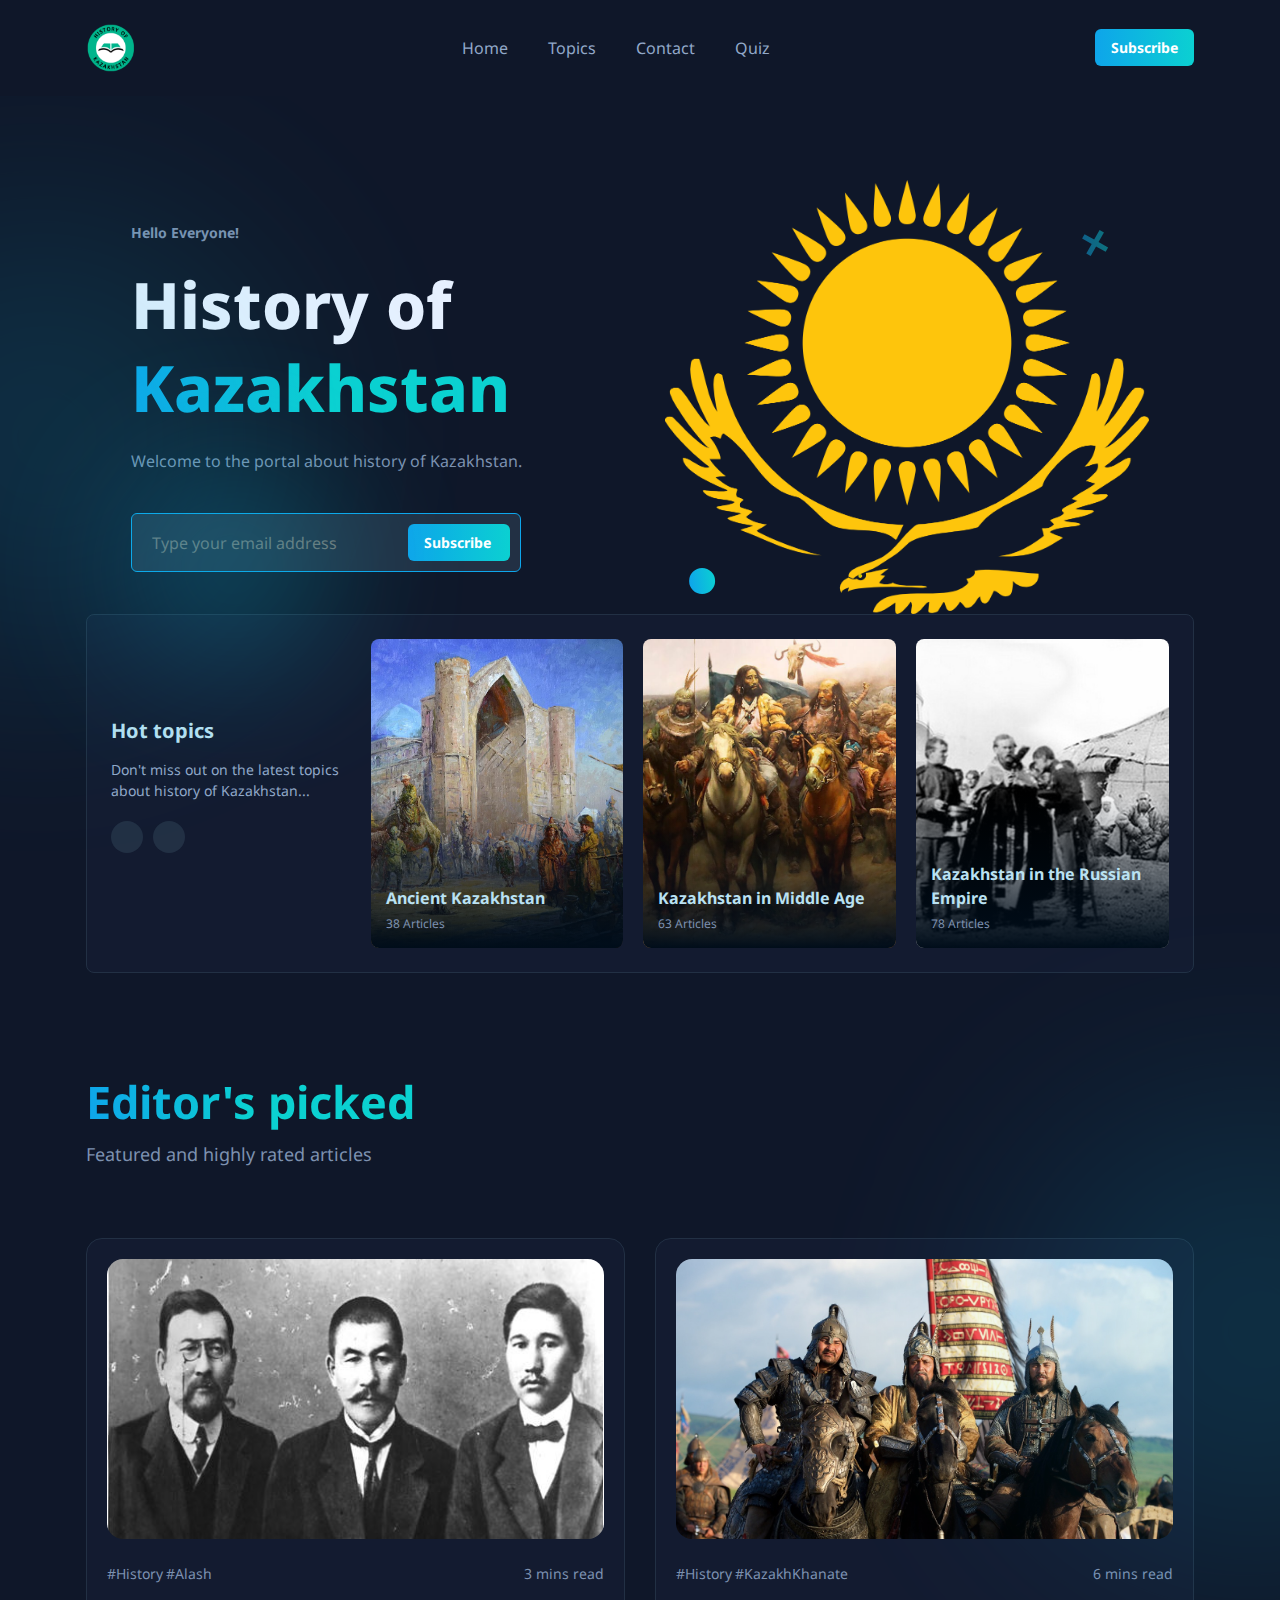
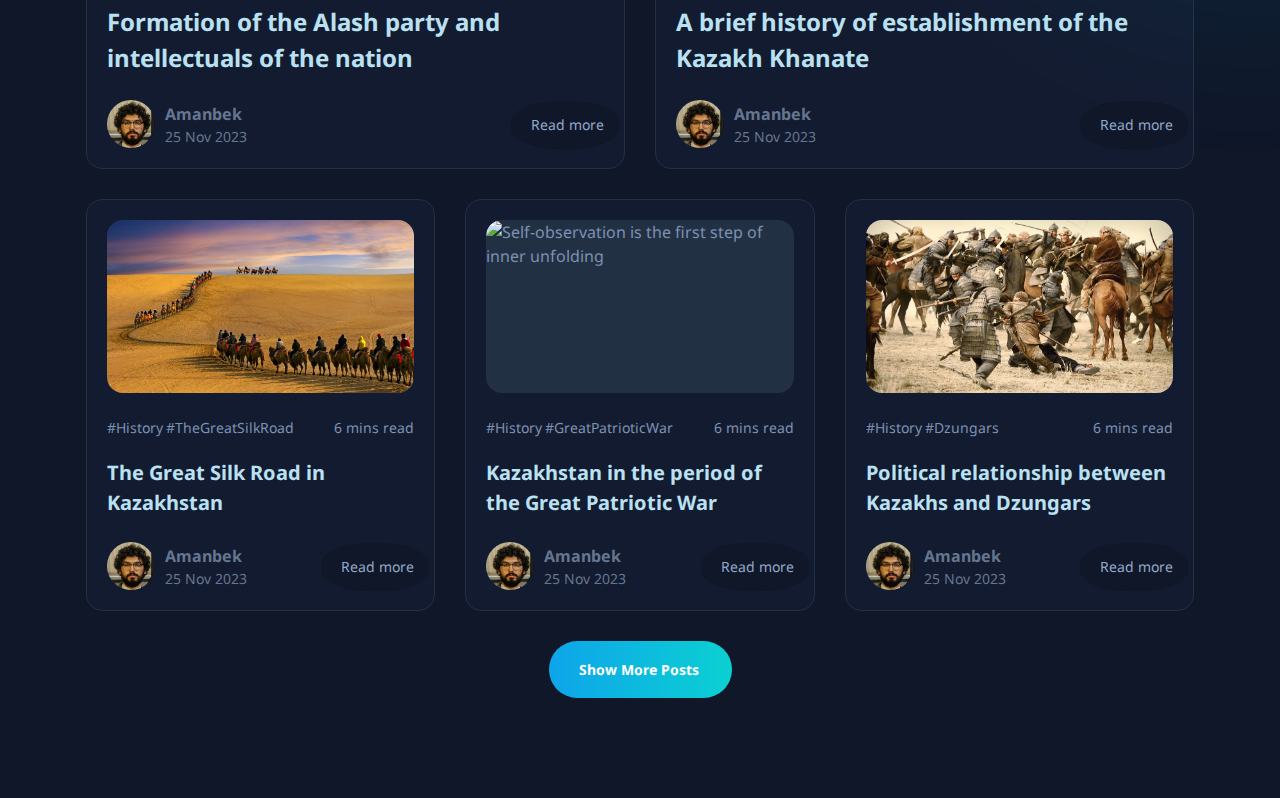
==== FinalProject/index.html @ b9a47292 "Add files via upload" ====
<!DOCTYPE html>
<html lang="en">

<head>
  <meta charset="UTF-8">
  <meta http-equiv="X-UA-Compatible" content="IE=edge">
  <meta name="viewport" content="width=device-width, initial-scale=1.0">

  <!-- 
    - primary meta tags
  -->
  <title>Portal - History of Kazakhstan</title>
  <meta name="title" content="Portal - History of Kazakhstan">
  <meta name="description" content="Everything about Kazakhstan">

  <!-- 
    - favicon
  -->
  <link rel="shortcut icon" type="image/x-icon" href="./assets/images/favicon-32x32.png">

  <!-- 
    - google font link
  -->
  <link rel="preconnect" href="https://fonts.googleapis.com">
  <link rel="preconnect" href="https://fonts.gstatic.com" crossorigin>
  <link href="https://fonts.googleapis.com/css2?family=Noto+Sans:wght@300;400;500;600;700;800&display=swap"
    rel="stylesheet">

  <!-- 
    - custom css link
  -->
  <link rel="stylesheet" href="./assets/css/style.css">

  <!-- 
    - preload images
  -->
  <link rel="preload" as="image" href="./assets/images/hero-banner.png">
  <link rel="preload" as="image" href="./assets/images/pattern-2.svg">
  <link rel="preload" as="image" href="./assets/images/pattern-3.svg">

</head>

<body id="top">

  <!-- 
    - #HEADER
  -->

  <header class="header" data-header>
    <div class="container">

      <a href="#" class="logo">
        <img src="./assets/images/logo.png" width="50" height="50" alt="Wren logo">
      </a>

      <nav class="navbar" data-navbar>

        <div class="navbar-top">
          <a href="#" class="logo">
            <img src="./assets/images/logo.png" width="119" height="37" alt="Wren logo">
          </a>

          <button class="nav-close-btn" aria-label="close menu" data-nav-toggler>
            <ion-icon name="close-outline" aria-hidden="true"></ion-icon>
          </button>
        </div>

        <ul class="navbar-list">

          <li>
            <a href="index.html" class="navbar-link hover-1" data-nav-toggler>Home</a>
          </li>

          <li>
            <a href="posts.html" class="navbar-link hover-1" data-nav-toggler>Topics</a>
          </li>

          <li>
            <a href="contacts.html" class="navbar-link hover-1" data-nav-toggler>Contact</a>
          </li>

          <li>
            <a href="quizz.html" class="navbar-link hover-1" data-nav-toggler>Quiz</a>
          </li>

          

        </ul>

        <div class="navbar-bottom">

          <div class="profile-card">
            <img src="./assets/images/author-1.png" width="48" height="48" alt="Steven" class="profile-banner">

            <div>
              <p class="card-title">Hello Steven !</p>

              <p class="card-subtitle">
                You have 3 new messages
              </p>
            </div>
          </div>

          <ul class="link-list">

            <li>
              <a href="#" class="navbar-bottom-link hover-1">Profile</a>
            </li>

            <li>
              <a href="#" class="navbar-bottom-link hover-1">Articles Saved</a>
            </li>

            <li>
              <a href="#" class="navbar-bottom-link hover-1">Add New Post</a>
            </li>

            <li>
              <a href="#" class="navbar-bottom-link hover-1">My Likes</a>
            </li>

            <li>
              <a href="#" class="navbar-bottom-link hover-1">Account Setting</a>
            </li>

            <li>
              <a href="#" class="navbar-bottom-link hover-1">Sign Out</a>
            </li>

          </ul>

        </div>

        <p class="copyright-text">
          Copyright 2023 © Amanbek Omirkhanov.
          Developed by Amanbek Omirkhanov
        </p>

      </nav>

      <a href="#" class="btn btn-primary">Subscribe</a>

      <button class="nav-open-btn" aria-label="open menu" data-nav-toggler>
        <ion-icon name="menu-outline" aria-hidden="true"></ion-icon>
      </button>

    </div>
  </header>





  <main>
    <article>

      <!-- 
        - #HERO
      -->

      <section class="hero" id="home" aria-label="home">
        <div class="container">

          <div class="hero-content">

            <p class="hero-subtitle">Hello Everyone!</p>

            <h1 class="headline headline-1 section-title">
              History of<span class="span">Kazakhstan</span>
            </h1>

            <p class="hero-text">
              Welcome to the portal about history of Kazakhstan.
            </p>

            <div class="input-wrapper">

              <input type="email" name="email_address" placeholder="Type your email address" required
                class="input-field" autocomplete="off">

              <button class="btn btn-primary">
                <span class="span">Subscribe</span>

                <ion-icon name="arrow-forward-outline" aria-hidden="true"></ion-icon>
              </button>

            </div>

          </div>

          <div class="hero-banner">

            <img src="./assets/images/Kazakhstan-Flag-PNG-Clipart-Background.png" width="327" height="490" alt="Wren Clark" class="w-100">

            <img src="./assets/images/pattern-2.svg" width="27" height="26" alt="shape" class="shape shape-1">

            <img src="./assets/images/pattern-3.svg" width="27" height="26" alt="shape" class="shape shape-2">

          </div>

          <img src="./assets/images/shadow-1.svg" width="500" height="800" alt="" class="hero-bg hero-bg-1">

          <img src="./assets/images/shadow-2.svg" width="500" height="500" alt="" class="hero-bg hero-bg-2">

        </div>
      </section>





      <!-- 
        - #TOPICS
      -->

      <section class="topics" id="topics" aria-labelledby="topic-label">
        <div class="container">

          <div class="card topic-card">

            <div class="card-content">

              <h2 class="headline headline-2 section-title card-title" id="topic-label">
                Hot topics
              </h2>

              <p class="card-text">
                Don't miss out on the latest topics about history of Kazakhstan...
              </p>

              <div class="btn-group">
                <button class="btn-icon" aria-label="previous" data-slider-prev>
                  <ion-icon name="arrow-back" aria-hidden="true"></ion-icon>
                </button>

                <button class="btn-icon" aria-label="next" data-slider-next>
                  <ion-icon name="arrow-forward" aria-hidden="true"></ion-icon>
                </button>
              </div>

            </div>

            <div class="slider" data-slider>
              <ul class="slider-list" data-slider-container>

                <li class="slider-item">
                  <a href="#" class="slider-card">

                    <figure class="slider-banner img-holder" style="--width: 507; --height: 618;">
                      <img src="./assets/images/asset-v1_ulbosyn_serikbay+111443+1+type@asset+block@60d20cb995a482625e93892badd7e3cf.jpg" width="507" height="618" loading="lazy" alt="Sport"
                        class="img-cover">
                    </figure>

                    <div class="slider-content">
                      <span class="slider-title">Ancient Kazakhstan</span>

                      <p class="slider-subtitle">38 Articles</p>
                    </div>

                  </a>
                </li>

                <li class="slider-item">
                  <a href="#" class="slider-card">

                    <figure class="slider-banner img-holder" style="--width: 507; --height: 618;">
                      <img src="./assets/images/hunnu.jpg" width="507" height="618" loading="lazy" alt="Travel"
                        class="img-cover">
                    </figure>

                    <div class="slider-content">
                      <span class="slider-title">Kazakhstan in Middle Age</span>

                      <p class="slider-subtitle">63 Articles</p>
                    </div>

                  </a>
                </li>

                <li class="slider-item">
                  <a href="#" class="slider-card">

                    <figure class="slider-banner img-holder" style="--width: 507; --height: 618;">
                      <img src="./assets/images/1200_0_a11931f67069079f080f59d6272ee121.jpg" width="507" height="618" loading="lazy" alt="Design"
                        class="img-cover">
                    </figure>

                    <div class="slider-content">
                      <span class="slider-title">Kazakhstan in the Russian Empire</span>

                      <p class="slider-subtitle">78 Articles</p>
                    </div>

                  </a>
                </li>

                <li class="slider-item">
                  <a href="#" class="slider-card">

                    <figure class="slider-banner img-holder" style="--width: 507; --height: 618;">
                      <img src="./assets/images/1200_0_22b10e4a3bc1f0ea5f5567b3c067f301.jpeg" width="507" height="618" loading="lazy" alt="Movie"
                        class="img-cover">
                    </figure>

                    <div class="slider-content">
                      <span class="slider-title">Kazakhstan in the Soviet Union</span>

                      <p class="slider-subtitle">125 Articles</p>
                    </div>

                  </a>
                </li>

                <li class="slider-item">
                  <a href="#" class="slider-card">

                    <figure class="slider-banner img-holder" style="--width: 507; --height: 618;">
                      <img src="./assets/images/2023_07_05_geliovostok_01-911442a06f.jpg" width="507" height="618" loading="lazy" alt="Lifestyle"
                        class="img-cover">
                    </figure>

                    <div class="slider-content">
                      <span class="slider-title">Independent Kazakhstan</span>

                      <p class="slider-subtitle">78 Articles</p>
                    </div>

                  </a>
                </li>

              </ul>
            </div>

          </div>

        </div>
      </section>


      <audio id="song" loop>
        <source src="music.mp3">
      </audio>
      
      <script>
        window.addEventListener('click', () => {
          document.getElementById("song").play();
        });
      </script>


      <!-- 
        - #FEATURED POST
      -->

      <section class="section feature" aria-label="feature" id="featured">
        <div class="container">

          <h2 class="headline headline-2 section-title">
            <span class="span">Editor's picked</span>
          </h2>

          <p class="section-text">
            Featured and highly rated articles
          </p>

          <ul class="feature-list">

            <li>
              <div class="card feature-card">

                <figure class="card-banner img-holder" style="--width: 1602; --height: 903;">
                  <img src="./assets/images/2(25).jpeg" width="1602" height="903" loading="lazy"
                    alt="Formation of the Alash party and intellectuals of the nation" class="img-cover">
                </figure>

                <div class="card-content">

                  <div class="card-wrapper">
                    <div class="card-tag">
                      <a href="#" class="span hover-2">#History</a>

                      <a href="#" class="span hover-2">#Alash</a>
                    </div>

                    <div class="wrapper">
                      <ion-icon name="time-outline" aria-hidden="true"></ion-icon>

                      <span class="span">3 mins read</span>
                    </div>
                  </div>

                  <h3 class="headline headline-3">
                    <a href="#" class="card-title hover-2">
                      Formation of the Alash party and intellectuals of the nation
                    </a>
                  </h3>

                  <div class="card-wrapper">

                    <div class="profile-card">
                      <img src="./assets/images/photo_2023-10-15_13-59-53.jpg" width="48" height="48" loading="lazy" alt="Joseph"
                        class="profile-banner">

                      <div>
                        <p class="card-title">Amanbek</p>

                        <p class="card-subtitle">25 Nov 2023</p>
                      </div>
                    </div>

                    <a href="#" class="card-btn">Read more</a>

                  </div>

                </div>

              </div>
            </li>

            <li>
              <div class="card feature-card">

                <figure class="card-banner img-holder" style="--width: 1602; --height: 903;">
                  <img src="./assets/images/ktFCpytsEBM.jpg" width="1602" height="903" loading="lazy"
                    alt="Self-observation is the first step of inner unfolding" class="img-cover">
                </figure>

                <div class="card-content">

                  <div class="card-wrapper">
                    <div class="card-tag">
                      <a href="#" class="span hover-2">#History</a>

                      <a href="#" class="span hover-2">#KazakhKhanate</a>
                    </div>

                    <div class="wrapper">
                      <ion-icon name="time-outline" aria-hidden="true"></ion-icon>

                      <span class="span">6 mins read</span>
                    </div>
                  </div>

                  <h3 class="headline headline-3">
                    <a href="#" class="card-title hover-2">
                      A brief history of establishment of the Kazakh Khanate
                    </a>
                  </h3>

                  <div class="card-wrapper">

                    <div class="profile-card">
                      <img src="./assets/images/photo_2023-10-15_13-59-53.jpg" width="48" height="48" loading="lazy" alt="Joseph"
                        class="profile-banner">

                      <div>
                        <p class="card-title">Amanbek</p>

                        <p class="card-subtitle">25 Nov 2023</p>
                      </div>
                    </div>

                    <a href="#" class="card-btn">Read more</a>

                  </div>

                </div>

              </div>
            </li>

            <li>
              <div class="card feature-card">

                <figure class="card-banner img-holder" style="--width: 1602; --height: 903;">
                  <img src="./assets/images/Silk-Road-Caravans.jpg" width="1602" height="903" loading="lazy"
                    alt="Self-observation is the first step of inner unfolding" class="img-cover">
                </figure>

                <div class="card-content">

                  <div class="card-wrapper">
                    <div class="card-tag">
                      <a href="#" class="span hover-2">#History</a>

                      <a href="#" class="span hover-2">#TheGreatSilkRoad</a>
                    </div>

                    <div class="wrapper">
                      <ion-icon name="time-outline" aria-hidden="true"></ion-icon>

                      <span class="span">6 mins read</span>
                    </div>
                  </div>

                  <h3 class="headline headline-3">
                    <a href="#" class="card-title hover-2">
                      The Great Silk Road in Kazakhstan
                    </a>
                  </h3>

                  <div class="card-wrapper">

                    <div class="profile-card">
                      <img src="./assets/images/photo_2023-10-15_13-59-53.jpg" width="48" height="48" loading="lazy" alt="Joseph"
                        class="profile-banner">

                      <div>
                        <p class="card-title">Amanbek</p>

                        <p class="card-subtitle">25 Nov 2023</p>
                      </div>
                    </div>

                    <a href="#" class="card-btn">Read more</a>

                  </div>

                </div>

              </div>
            </li>

            <li>
              <div class="card feature-card">

                <figure class="card-banner img-holder" style="--width: 1602; --height: 903;">
                  <img src="./assets/images/Central_Museum_of_the_Great_Patriotic_War_15.jpg" width="1602" height="903" loading="lazy"
                    alt="Self-observation is the first step of inner unfolding" class="img-cover">
                </figure>

                <div class="card-content">

                  <div class="card-wrapper">
                    <div class="card-tag">
                      <a href="#" class="span hover-2">#History</a>

                      <a href="#" class="span hover-2">#GreatPatrioticWar</a>
                    </div>

                    <div class="wrapper">
                      <ion-icon name="time-outline" aria-hidden="true"></ion-icon>

                      <span class="span">6 mins read</span>
                    </div>
                  </div>

                  <h3 class="headline headline-3">
                    <a href="#" class="card-title hover-2">
                      Kazakhstan in the period of the Great Patriotic War
                    </a>
                  </h3>

                  <div class="card-wrapper">

                    <div class="profile-card">
                      <img src="./assets/images/photo_2023-10-15_13-59-53.jpg" width="48" height="48" loading="lazy" alt="Joseph"
                        class="profile-banner">

                      <div>
                        <p class="card-title">Amanbek</p>

                        <p class="card-subtitle">25 Nov 2023</p>
                      </div>
                    </div>

                    <a href="#" class="card-btn">Read more</a>

                  </div>

                </div>

              </div>
            </li>

            <li>
              <div class="card feature-card">

                <figure class="card-banner img-holder" style="--width: 1602; --height: 903;">
                  <img src="./assets/images/1532430529360794.jpg" width="1602" height="903" loading="lazy"
                    alt="Self-observation is the first step of inner unfolding" class="img-cover">
                </figure>

                <div class="card-content">

                  <div class="card-wrapper">
                    <div class="card-tag">
                      <a href="#" class="span hover-2">#History</a>

                      <a href="#" class="span hover-2">#Dzungars</a>
                    </div>

                    <div class="wrapper">
                      <ion-icon name="time-outline" aria-hidden="true"></ion-icon>

                      <span class="span">6 mins read</span>
                    </div>
                  </div>

                  <h3 class="headline headline-3">
                    <a href="#" class="card-title hover-2">
                      Political relationship between Kazakhs and Dzungars
                    </a>
                  </h3>

                  <div class="card-wrapper">

                    <div class="profile-card">
                      <img src="./assets/images/photo_2023-10-15_13-59-53.jpg" width="48" height="48" loading="lazy" alt="Joseph"
                        class="profile-banner">

                      <div>
                        <p class="card-title">Amanbek</p>

                        <p class="card-subtitle">25 Nov 2023</p>
                      </div>
                    </div>

                    <a href="#" class="card-btn">Read more</a>

                  </div>

                </div>

              </div>
            </li>

          </ul>

          <a href="#" class="btn btn-secondary">
            <span class="span">Show More Posts</span>

            <ion-icon name="arrow-forward" aria-hidden="true"></ion-icon>
          </a>

        </div>

        <img src="./assets/images/shadow-3.svg" width="500" height="1500" loading="lazy" alt="" class="feature-bg">

      </section>





      

  <!-- 
    - #BACK TO TOP
  -->

  <a href="#top" class="back-top-btn" aria-label="back to top" data-back-top-btn>
    <ion-icon name="arrow-up-outline" aria-hidden="true"></ion-icon>
  </a>





  <!-- 
    - custom js link
  -->
  <script src="./assets/js/script.js"></script>

  <!-- 
    - ionicon link
  -->
  <script type="module" src="https://unpkg.com/ionicons@5.5.2/dist/ionicons/ionicons.esm.js"></script>
  <script nomodule src="https://unpkg.com/ionicons@5.5.2/dist/ionicons/ionicons.js"></script>

</body>

</html>
---- FinalProject/assets/css/style.css ----
/*-----------------------------------*\
  #style.css
\*-----------------------------------*/

/**
 * copyright 2022 codewithsadee
 */





/*-----------------------------------*\
  #CUSTOM PROPERTY
\*-----------------------------------*/

:root {

  /**
   * COLORS
   */

  /** Background colors */
  --bg-wild-blue-yonder: hsla(216, 33%, 68%, 1);
  --bg-carolina-blue: hsla(199, 89%, 49%, 1);
  --bg-prussian-blue: hsla(216, 33%, 20%, 1);
  --bg-oxford-blue: hsla(222, 44%, 13%, 1);
  --bg-oxford-blue-2: hsla(222, 47%, 11%, 1);

  /** Text colors */
  --text-white: hsla(0, 0%, 100%, 1);
  --text-alice-blue: hsla(216, 100%, 95%, 1);
  --text-columbia-blue: hsla(199, 69%, 84%, 1);
  --text-wild-blue-yonder: hsla(216, 33%, 68%, 1);
  --text-carolina-blue: hsla(199, 89%, 49%, 1);
  --text-shadow-blue: hsla(217, 24%, 59%, 1);
  --text-slate-gray: hsla(217, 17%, 48%, 1);

  /** Gradient colors */
  --gradient-1: linear-gradient(90deg, #0ea5ea, #0bd1d1 51%);
  --gradient-2: linear-gradient(90deg, #0ea5ea, #0bd1d1 51%, #0ea5ea);
  --gradient-3: linear-gradient(0deg, #000d1a, transparent);

  /** Border colors */
  --border-wild-blue-yonder: hsla(216, 33%, 68%, 1);
  --border-prussian-blue: hsla(216, 33%, 20%, 1);
  --border-white: hsl(0, 0%, 100%);
  --border-white-alpha-15: hsla(0, 0%, 100%, 0.15);

  /** Default colors */
  --white: hsl(0, 0%, 100%, 1);
  --black: hsl(0, 0%, 0%, 1);

  /**
   * TYPOGRAPHY
   */

  /** Font family */
  --fontFamily-noto_sans: 'Noto Sans', sans-serif;

  /** Font size */
  --fontSize-1: 2.9rem;
  --fontSize-2: 2.0rem;
  --fontSize-3: 1.8rem;
  --fontSize-4: 1.6rem;
  --fontSize-5: 1.5rem;
  --fontSize-6: 1.4rem;
  --fontSize-7: 1.2rem;
  --fontSize-8: 1.3rem;

  /** Font weight */
  --weight-medium: 500;
  --weight-semiBold: 600;
  --weight-bold: 700;
  --weight-extraBold: 800;

  /** Line height */
  --lineHeight-1: 1.3;
  --lineHeight-2: 1.5;
  --lineHeight-4: 1.5;

  /**
   * BOX SHADOW
   */

  --shadow-1: 0 8px 20px 0 hsla(0, 0%, 0%, 0.05);
  --shadow-2: 0px 3px 20px hsla(180, 90%, 43%, 0.2);

  /**
   * BORDER RADIUS
   */

  --radius-6: 6px;
  --radius-8: 8px;
  --radius-16: 16px;
  --radius-48: 48px;
  --radius-circle: 50%;
  --radius-pill: 200px;

  /**
   * SPACING
   */

  --section-padding: 70px;

  /**
   * TRANSITION
   */

  --transition-1: 0.25s ease;
  --transition-2: 0.5s ease;
  --cubic-in: cubic-bezier(0.51, 0.03, 0.64, 0.28);
  --cubic-out: cubic-bezier(0.05, 0.83, 0.52, 0.97);

}





/*-----------------------------------*\
  #RESET
\*-----------------------------------*/

*,
*::before,
*::after {
  margin: 0;
  padding: 0;
  box-sizing: border-box;
}

li { list-style: none; }

a,
img,
span,
input,
button,
ion-icon { display: block; }

a {
  color: inherit;
  text-decoration: none;
}

img { height: auto; }

input,
button {
  background: none;
  border: none;
  font: inherit;
  color: inherit;
}

input {
  width: 100%;
  outline: none;
}

button { cursor: pointer; }

ion-icon { pointer-events: none; }

address { font-style: normal; }

html {
  font-size: 10px;
  scroll-behavior: smooth;
}

body {
  background-color: var(--bg-oxford-blue-2);
  color: var(--text-shadow-blue);
  font-family: var(--fontFamily-noto_sans);
  font-size: 1.6rem;
  line-height: var(--lineHeight-4);
  overflow-y: overlay;
}

body.nav-active { overflow: hidden; }

::-webkit-scrollbar { width: 5px; }

::-webkit-scrollbar-track { background-color: transparent; }

::-webkit-scrollbar-thumb {
  background-color: var(--bg-carolina-blue);
  border-radius: var(--radius-pill);
}





/*-----------------------------------*\
  #REUSED STYLE
\*-----------------------------------*/

.container { padding-inline: 16px; }

.hover-1,
.hover-2 { transition: var(--transition-1); }

.hover-1:is(:hover, :focus-visible) { 
  color: var(--text-wild-blue-yonder);
  transform: translateX(3px);
}

.hover-2:is(:hover, :focus-visible) { color: var(--text-carolina-blue); }

.profile-card {
  display: flex;
  align-items: center;
  gap: 10px;
}

.profile-card .profile-banner { border-radius: var(--radius-circle); }

.headline {
  color: var(--text-columbia-blue);
  line-height: var(--lineHeight-1);
}

.headline-1 {
  font-size: var(--fontSize-1);
  color: var(--text-alice-blue);
  font-weight: var(--weight-extraBold);
}

.headline-2 { font-size: var(--fontSize-2); }

.headline-3 {
  font-size: var(--fontSize-2);
  line-height: var(--lineHeight-2);
}

.section-title { margin-block-end: 10px; }

.headline .span {
  background-image: var(--gradient-1);
  display: inline-block;
  -webkit-text-fill-color: transparent;
  -webkit-background-clip: text;
}

.btn {
  background-image: var(--gradient-2);
  background-size: 200%;
  background-position: left;
  color: var(--white);
  font-size: var(--fontSize-6);
  font-weight: var(--weight-bold);
  max-width: max-content;
  display: flex;
  align-items: center;
  gap: 3px;
  transition: var(--transition-1);
}

.btn:is(:hover, :focus-visible) { background-position: right; }

.btn-primary {
  padding: 8px 16px;
  border-radius: var(--radius-6);
}

.btn-secondary {
  padding: 18px 30px;
  border-radius: var(--radius-pill);
}

.w-100 { width: 100%; }

.card {
  background-color: var(--bg-oxford-blue);
  border: 1px solid var(--border-prussian-blue);
}

.img-holder {
  aspect-ratio: var(--width) / var(--height);
  background-color: var(--bg-prussian-blue);
  overflow: hidden;
}

.img-cover {
  width: 100%;
  height: 100%;
  object-fit: cover;
}

.section { padding-block: var(--section-padding); }

.section-text {
  font-size: var(--fontSize-3);
  margin-block-end: 70px;
}

.grid-list {
  display: grid;
  gap: 30px;
}

.card-wrapper {
  display: flex;
  justify-content: space-between;
  gap: 20px;
  align-items: center;
  font-size: var(--fontSize-6);
  margin-block: 20px;
}

.card-wrapper :is(.card-tag, .wrapper) {
  display: flex;
  gap: 3px;
  align-items: center;
}





/*-----------------------------------*\
  #HEADER
\*-----------------------------------*/

.header .btn { display: none; }

.header {
  position: fixed;
  top: 0;
  left: 0;
  width: 100%;
  padding-block: 24px;
  background-color: var(--bg-oxford-blue-2);
  z-index: 4;
}

.header.active {
  padding-block: 8px;
  box-shadow: var(--shadow-1);
  border-block-end: 1px solid var(--bg-prussian-blue);
  animation: slideIn 0.5s ease forwards;
}

@keyframes slideIn {
  0% { transform: translateY(-100%); }
  100% { transform: translateY(0); }
}

.header .container {
  display: flex;
  justify-content: space-between;
  align-items: center;
  gap: 10px;
}

.nav-open-btn,
.nav-close-btn {
  color: var(--text-wild-blue-yonder);
  font-size: 3.5rem;
}

.navbar {
  position: absolute;
  top: 0;
  right: -340px;
  max-width: 340px;
  width: 100%;
  height: 100vh;
  background-color: var(--bg-oxford-blue-2);
  padding: 30px;
  z-index: 2;
  overflow-y: auto;
  visibility: hidden;
  transition: 0.25s var(--cubic-in);
}

.navbar.active {
  transform: translateX(-340px);
  visibility: visible;
  transition: 0.5s var(--cubic-out);
}

.navbar-top {
  display: flex;
  justify-content: space-between;
  align-items: center;
  padding-block-end: 15px;
  margin-block-end: 15px;
  border-block-end: 1px solid var(--border-prussian-blue);
}

.navbar-list { border-block-end: 1px solid var(--border-white-alpha-15); }

.navbar-link {
  color: var(--text-alice-blue);
  font-weight: var(--weight-medium);
  padding-block: 10px;
}

.navbar-bottom {
  padding-block: 30px 20px;
  margin-block: 20px 25px;
  border-block: 1px solid var(--border-prussian-blue);
}

.navbar .profile-card { margin-block-end: 15px; }

.navbar .profile-card .card-title {
  color: var(--text-columbia-blue);
  font-size: var(--fontSize-6);
  font-weight: var(--weight-semiBold);
}

.navbar .profile-card .card-subtitle { font-size: var(--fontSize-7); }

.navbar .link-list {
  columns: 2;
  -webkit-columns: 2;
}

.navbar-bottom-link {
  color: var(--text-alice-blue);
  font-size: var(--fontSize-6);
  padding-block: 6px;
}

.copyright-text {
  color: var(--text-alice-blue);
  font-size: var(--fontSize-8);
}





/*-----------------------------------*\
  #HERO
\*-----------------------------------*/

.hero-bg { display: none; }

.hero { padding-block-start: calc(var(--section-padding) + 160px); }

.hero .container {
  display: grid;
  gap: 50px;
}

.hero-subtitle {
  font-size: var(--fontSize-6);
  font-weight: var(--weight-bold);
}

.hero .section-title { margin-block: 20px; }

.hero .hero-text { margin-block-end: 40px; }

.hero .input-wrapper:hover { box-shadow: var(--shadow-2); }

.hero .input-wrapper {
  position: relative;
  padding: 10px;
  padding-inline-start: 20px;
  background-color: var(--bg-prussian-blue);
  border-radius: var(--radius-6);
  border: 1px solid var(--bg-carolina-blue);
  display: flex;
  justify-items: flex-end;
  transition: var(--transition-1);
}

.hero .input-field { padding-inline-end: 5px; }

.hero-banner { position: relative; }

.hero-banner .w-100 {
  max-width: max-content;
  margin-inline: auto;
}

.hero .shape {
  position: absolute;
  z-index: -1;

  animation: heroDecoAnim 3s linear infinite alternate;
}

@keyframes heroDecoAnim {
  0% { transform: translateY(40px) rotate(0); }
  100% { transform: translateY(0) rotate(0.4turn); }
}

.hero .shape-1 {
  top: 50px;
  right: 40px;
}

.hero .shape-2 {
  bottom: 20px;
  left: 24px;
}





/*-----------------------------------*\
  #TOPICS
\*-----------------------------------*/

.topic-card {
  padding: 24px;
  border-radius: var(--radius-8);
}

.topic-card .card-content { margin-block-end: 15px; }

.topic-card .card-text {
  color: var(--text-wild-blue-yonder);
  font-size: var(--fontSize-6);
  margin-block: 15px 20px;
}

.btn-group {
  display: flex;
  align-items: center;
  gap: 10px;
}

.btn-icon {
  width: 32px;
  height: 32px;
  display: grid;
  place-items: center;
  background: var(--bg-prussian-blue);
  border-radius: var(--radius-circle);
  color: var(--white);
}

.btn-icon:is(:hover, :focus-visible) { background: var(--gradient-1); }

.slider {
  --slider-items: 1;
  overflow: hidden;
}

.slider-list {
  position: relative;
  display: flex;
  align-items: center;
  gap: 20px;
  transition: transform var(--transition-2);
}

.slider-item { min-width: 100%; }

.slider-card { position: relative; }

.slider-card::before {
  content: "";
  position: absolute;
  bottom: 0;
  left: 0;
  width: 100%;
  height: 50%;
  background-image: var(--gradient-3);
  border-radius: var(--radius-8);
}

.slider-list .slider-banner { border-radius: var(--radius-8); }

.slider-content {
  position: absolute;
  bottom: 15px;
  left: 15px;
}

.slider-title {
  color: var(--text-columbia-blue);
  font-weight: var(--weight-bold);
  margin-block-end: 5px;
  transition: var(--transition-1);
}

.slider-card:is(:hover, :focus-visible) .slider-title { color: var(--text-carolina-blue); }

.slider-subtitle { font-size: var(--fontSize-7); }





/*-----------------------------------*\
  #FEATURED
\*-----------------------------------*/

.feature-bg { display: none; }

.feature-list {
  display: flex;
  flex-wrap: wrap;
  gap: 30px;
}

.feature-card {
  padding: 20px;
  border-radius: var(--radius-16);
  transition: var(--transition-1);
}

.feature-card:is(:hover, :focus-within) { transform: translateY(-5px); }

.feature-card .card-banner { border-radius: var(--radius-16); min-width: 1px; }

.feature-card .card-wrapper { margin-block-start: 24px; }

.feature .profile-card :is(.card-title, .card-subtitle) { color: var(--text-slate-gray); }

.feature .profile-card .card-title { font-weight: var(--weight-bold); }

.feature .profile-card .card-subtitle,
.feature .card-wrapper .card-btn { font-size: var(--fontSize-6); }

.feature-card .card-wrapper:last-child {
  font-size: var(--fontSize-4);
  margin-block-end: 0;
}

.feature .card-wrapper .card-btn {
  position: relative;
  color: var(--text-wild-blue-yonder);
  z-index: 1;
}

.feature .card-wrapper .card-btn::before {
  content: "";
  position: absolute;
  top: -13px;
  left: -20px;
  width: 108px;
  height: 48px;
  background-color: var(--bg-oxford-blue-2);
  border-radius: 44%;
  z-index: -1;
}

.feature .btn {
  margin-inline: auto;
  margin-block-start: 30px;
}





/*-----------------------------------*\
  #POPULAR TAGS
\*-----------------------------------*/

.tags .grid-list { grid-template-columns: repeat(auto-fit, minmax(125px, 1fr)); }

.tag-btn {
  width: 100%;
  display: flex;
  align-items: center;
  gap: 8px;
  padding: 18px;
  border-radius: var(--radius-16);
}

.tag-btn:is(:hover, :focus-visible) {
  box-shadow: var(--shadow-2);
  background-image: linear-gradient(var(--bg-oxford-blue), var(--bg-oxford-blue)), var(--gradient-1);
  background-clip: padding-box, border-box;
  border-color: transparent;
  transform: translateY(-2px);
  transition: var(--transition-1);
}

.tag-btn img {
  width: 100%;
  max-width: 32px;
}





/*-----------------------------------*\
  #RECENT POST
\*-----------------------------------*/

.recent-post .container {
  display: grid;
  gap: 50px;
}

.recent-post-card {
  display: grid;
  gap: 30px;
}

.recent-post-card .card-banner {
  border-radius: var(--radius-16);
  transition: var(--transition-1);
}

.recent-post-card:is(:hover, :focus-within) .card-banner {
  transform: translateY(-2px);
}

.recent-post-card .card-text {
  color: var(--text-wild-blue-yonder);
  font-size: var(--fontSize-6);
  line-height: var(--lineHeight-1);
}

.recent-post-card .card-badge {
  background-color: var(--bg-prussian-blue);
  max-width: max-content;
  color: var(--text-white);
  font-size: var(--fontSize-8);
  font-weight: var(--weight-bold);
  padding: 4px 15px;
  border-radius: var(--radius-pill);
  transition: var(--transition-1);
}

.recent-post-card .card-badge:is(:hover, :focus-visible),
.pagination-btn:is(:hover, :focus-visible) {
  transform: translateY(-2px);
  background-color: var(--bg-carolina-blue);
}

.recent-post-card .card-title { margin-block: 15px 20px; }

.recent-post-card .card-tag {
  gap: 15px;
  color: var(--text-slate-gray);
}

.recent-post-card .card-wrapper ion-icon {
  font-size: 1.8rem;
  --ionicon-stroke-width: 40px;
}

.pagination-btn {
  background-color: var(--bg-prussian-blue);
  color: var(--text-white);
  font-weight: var(--weight-bold);
  line-height: 1;
  width: 35px;
  height: 35px;
  display: grid;
  place-items: center;
  border-radius: var(--radius-circle);
  transition: var(--transition-1);
}

.pagination {
  display: flex;
  justify-content: flex-start;
  align-items: center;
  gap: 5px;
  margin-block-start: 60px;
}

.aside-card {
  padding: 25px;
  border-radius: var(--radius-16);
}

.aside-title { margin-block-end: 40px; }

.aside-title .span { position: relative; }

.aside-title .span::after {
  content: "";
  display: block;
  width: 96px;
  height: 3px;
  background-color: var(--bg-carolina-blue);
  margin-block-start: 10px;
}

.popular-card {
  display: flex;
  align-items: flex-start;
  gap: 10px;
  margin-block-start: 20px;
}

.popular-card .card-banner {
  width: 54px;
  flex-shrink: 0;
  border-radius: var(--radius-circle);
}

.popular-list > li:not(:last-child) .card-content {
  border-block-end: 1px solid var(--border-prussian-blue);
}

.popular-card .warpper {
  display: flex;
  flex-wrap: wrap;
  align-items: center;
  column-gap: 10px;
  font-size: var(--fontSize-6);
  color: var(--text-slate-gray);
  margin-block: 12px 20px;
}

.comment-list > li:not(:last-child) .comment-card {
  padding-block-end: 22px;
  border-block-end: 1px solid var(--border-prussian-blue);
  margin-block-end: 22px;
}

.comment-card .card-text {
  color: var(--text-wild-blue-yonder);
  font-size: var(--fontSize-6);
  line-height: var(--lineHeight-1);
  margin-block-end: 20px;
}

.comment-card .profile-card {
  color: var(--text-slate-gray);
  font-size: var(--fontSize-6);
}

.comment-card .card-date { font-size: var(--fontSize-7); }

.insta-card .card-text {
  color: var(--text-slate-gray);
  font-weight: var(--weight-bold);
  margin-block: 5px 30px;
}

.insta-list {
  display: grid;
  grid-template-columns: repeat(3, 1fr);
  gap: 24px;
}

.insta-post { border-radius: var(--radius-8); }





/*-----------------------------------*\
  #FOOTER
\*-----------------------------------*/

.footer {
  padding-inline: 20px;
  border-radius: var(--radius-48);
  color: var(--text-wild-blue-yonder);
  margin-block-end: 24px;
  margin-top: 120px;
}

.footer-top {
  display: grid;
  gap: 20px;
}

.footer-brand .footer-text { font-size: var(--fontSize-6); }

.footer-text:not(.address) { margin-block: 20px; }

.footer-brand .footer-list-title { margin-block-end: 2px; }

.footer-list-title {
  color: var(--text-columbia-blue);
  font-size: var(--fontSize-3);
  margin-block-end: 30px;
}

.footer-list ul { columns: 2; }

.footer-link { margin-block-end: 12px; }

.footer .input-wrapper {
  position: relative;
  margin-block-end: 24px;
}

.footer .input-field {
  padding: 12px;
  padding-inline-start: 20px;
  border-block-end: 1px solid var(--text-wild-blue-yonder);
  font-size: var(--fontSize-6);
}

.footer .input-field::-webkit-input-placeholder {
  color: inherit;
  opacity: 0.5;
}

.footer .input-wrapper ion-icon {
  position: absolute;
  top: 50%;
  left: 0;
  transform: translateY(-50%);
  --ionicon-stroke-width: 40px;
}

.footer-bottom {
  border-block-start: 1px solid var(--border-prussian-blue);
  padding-block: 50px;
}

.copyright {
  text-align: center;
  margin-block-end: 15px;
}

.copyright-link {
  display: inline-block;
  color: var(--text-carolina-blue);
  font-style: italic;
}

.social-list {
  display: flex;
  flex-wrap: wrap;
  justify-content: center;
  gap: 15px;
}

.social-link {
  display: flex;
  align-items: center;
  gap: 8px;
  transition: var(--transition-1);
}

.social-link:is(:hover, :focus-visible) {
  color: var(--text-carolina-blue);
  transform: translateY(-2px);
}





/*-----------------------------------*\
  #BACK TO TOP
\*-----------------------------------*/

.back-top-btn {
  position: fixed;
  bottom: 20px;
  right: 20px;
  width: 50px;
  height: 50px;
  background-color: var(--bg-prussian-blue);
  color: var(--white);
  display: grid;
  place-items: center;
  border-radius: var(--radius-circle);
  border: 3px solid var(--bg-carolina-blue);
  transition: var(--transition-1);
  visibility: hidden;
  opacity: 0;
  z-index: 4;
}

.back-top-btn:is(:hover, :focus-visible) { box-shadow: var(--shadow-2); }

.back-top-btn.active {
  visibility: visible;
  opacity: 1;
  transform: translateY(-10px);
}





/*-----------------------------------*\
  #MEDIA QUERIES
\*-----------------------------------*/

/**
 * responsive for large than 575px screen
 */

@media (min-width: 575px) {

  /**
   * CUSTOM PROPERTY
   */

  :root {

    /**
     * typography
     */

    /* font size */
    --fontSize-1: 4.4rem;
    --fontSize-2: 3.5rem;

    /**
     * spacing
     */

    --section-padding: 100px;

  }



  /**
   * REUSED STYLE
   */

  .container {
    max-width: 540px;
    width: 100%;
    margin-inline: auto;
  }

  .headline-3 { --fontSize-2: 2.4rem; }



  /**
   * HEADER
   */

  .header .btn {
    display: block;
    margin-inline-start: auto;
  }

  .header.active { padding-block: 20px; }



  /**
   * HERO
   */

  .hero { position: relative; }

  .hero .input-wrapper { max-width: 390px; }

  .hero-bg {
    display: block;
    position: absolute;
    pointer-events: none;
  }

  .hero-bg-1 {
    top: 80px;
    left: 0;
  }

  .hero-bg-2 {
    bottom: -200px;
    left: -20px;
  }

  .shape-2 { left: 60px; }



  /**
   * TOPICS
   */

  .topics .section-title { font-size: 2rem; }

  .slider { --slider-items: 3; }

  .slider-item { min-width: calc(33.33% - 13.33px); }



  /**
   * FEATURE
   */

  .feature { position: relative; }

  .feature-bg {
    display: block;
    position: absolute;
    top: -100px;
    right: 0;
    pointer-events: none;
  }



  /**
   * RECENT POST
   */

  .recent-post-card {
    grid-template-columns: 0.5fr 1fr;
    gap: 20px;
  }

  .pagination-btn {
    width: 42px;
    height: 42px;
  }



  /**
   * ASIDE
   */

  .aside-title { --fontSize-2: 2rem; }

}





/**
 * responsive for large than 768px screen
 */

@media (min-width: 768px) {

  /**
   * CUSTOM PROPERTY
   */

  :root {

    /**
     * typography
     */

    /* font size */
    --fontSize-1: 6.4rem;
    --fontSize-2: 4.5rem;

  }



  /**
   * REUSED STYLE
   */

  .container { max-width: 720px; }



  /**
   * RECENT POST
   */

  .recent-post-card { grid-template-columns: 0.7fr 1fr; }

}





/**
 * responsive for large than 992px screen
 */

@media (min-width: 992px) {

  /**
   * REUSED STYLE
   */

  .container { max-width: 930px; }



  /**
   * HERO
   */

  .hero { padding-block-start: calc(var(--section-padding) + 80px); }

  .hero .container {
    grid-template-columns: 1fr 1fr;
    align-items: center;
  }



  /** 
   * TOPICS
   */

  .topic-card {
    display: grid;
    grid-template-columns: 0.3fr 1fr;
    align-items: center;
    gap: 20px;
  }



  /**
   * FEATURE
   */

  .feature-list li:nth-child(-n+2) { width: calc(50% - 15px); }

  .feature-list li:nth-child(n+3) { width: calc(33.33% - 20px); }

  .feature-list li:nth-child(n+3) .headline-3 { --fontSize-2: 2rem; }



  /**
   * TAGS
   */

  .tags .grid-list { grid-template-columns: repeat(4, 1fr); }



  /**
   * RECENT POST
   */

  .recent-post .container {
    grid-template-columns: 1fr 0.6fr;
    align-items: flex-start;
  }



  /**
   * FOOTER
   */

  .footer-top { grid-template-columns: repeat(3, 1fr); }

  .footer-bottom {
    display: grid;
    grid-template-columns: 1fr 1fr;
  }

  .copyright { margin-block-end: 0; }

}





/**
 * responsive for large than 1200px screen
 */

@media (min-width: 1200px) {

  /**
   * REUSED STYLE
   */

  .container { max-width: 1140px; }

  body.nav-active { overflow-y: overlay; }



  /**
   * HEADER
   */

  .nav-open-btn,
  .navbar-top,
  .navbar-bottom,
  .copyright-text { display: none; }

  .navbar,
  .navbar.active {
    all: unset;
    display: block;
  }

  .navbar-list {
    border-block-end: none;
    display: flex;
    gap: 40px;
    margin-inline: auto;
  }

  .header .btn { margin-inline-start: 0; }

  .navbar-link {
    color: var(--text-wild-blue-yonder);
    font-weight: unset;
  }

  .navbar-link:is(:hover, :focus-visible) {
    color: var(--text-carolina-blue);
    transform: translateX(0);
  }



  /**
   * HERO
   */

  .hero .container { max-width: 1050px; }



  /**
   * TAGS
   */

  .tags .grid-list { grid-template-columns: repeat(6, 1fr); }



  /**
   * FOOTER
   */

  .footer-top {
    gap: 40px;
    padding-inline: 120px;
  }

}
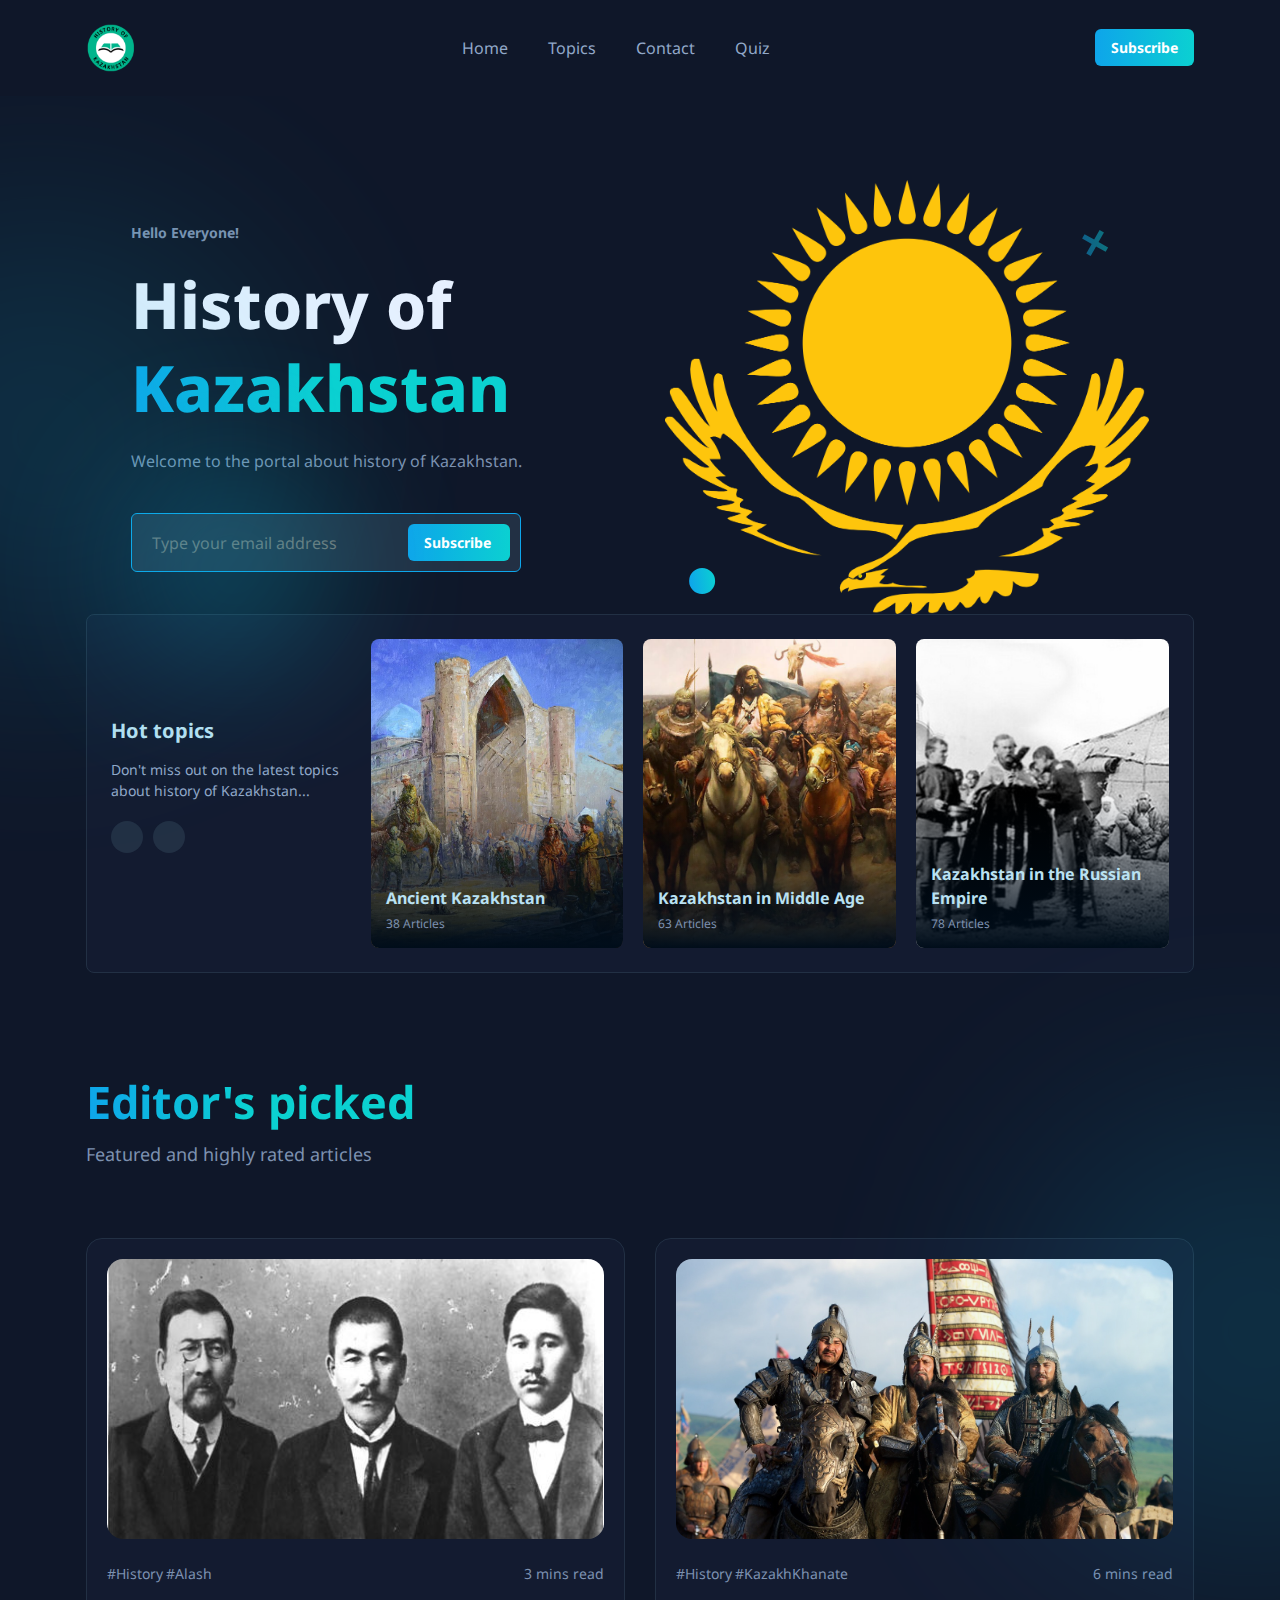
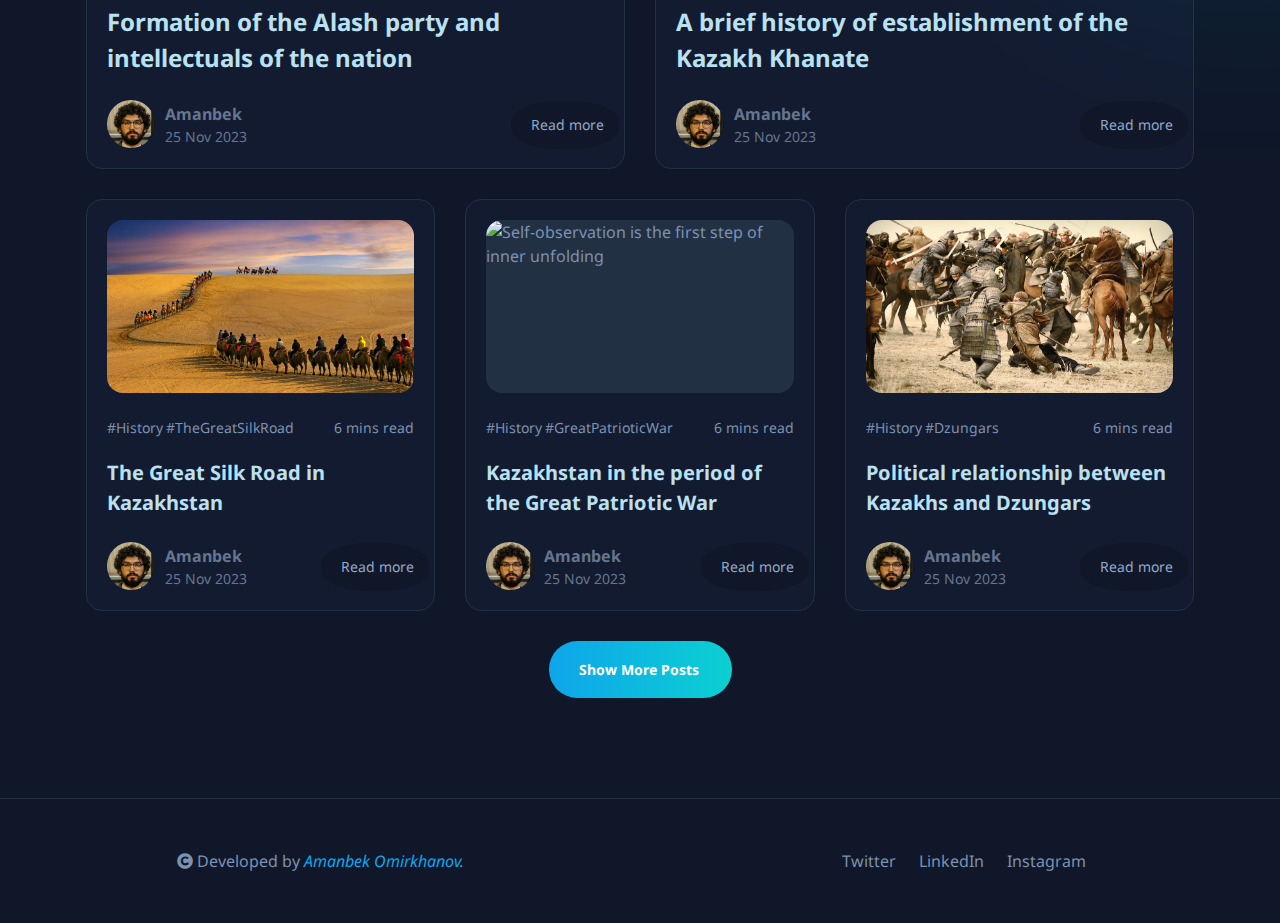
==== commit 7242cfac: "Add files via upload" ====
--- a/FinalProject/index.html
+++ b/FinalProject/index.html
@@ -37,6 +37,8 @@
   <link rel="preload" as="image" href="./assets/images/hero-banner.png">
   <link rel="preload" as="image" href="./assets/images/pattern-2.svg">
   <link rel="preload" as="image" href="./assets/images/pattern-3.svg">
+  <link rel="stylesheet" href="https://cdnjs.cloudflare.com/ajax/libs/font-awesome/5.15.4/css/all.min.css" integrity="sha512-..." crossorigin="anonymous" />
+
 
 </head>
 
@@ -641,7 +643,51 @@
 
 
 
-
+      <footer>
+    
+
+        <div class="footer-bottom">
+
+          <p class="copyright">
+            <i class="fa fa-copyright" aria-hidden="true"></i>
+            Developed by <a href="#" class="copyright-link">Amanbek Omirkhanov.</a>
+          </p>
+          
+
+          <ul class="social-list">
+
+            <li>
+              <a href="#" class="social-link">
+                <ion-icon name="logo-twitter"></ion-icon>
+
+                <span class="span">Twitter</span>
+              </a>
+            </li>
+
+            <li>
+              <a href="#" class="social-link">
+                <ion-icon name="logo-linkedin"></ion-icon>
+
+                <span class="span">LinkedIn</span>
+              </a>
+            </li>
+
+            <li>
+              <a href="https://www.instagram.com/nonesogar/" class="social-link">
+                <ion-icon name="logo-instagram"></ion-icon>
+
+                <span class="span">Instagram</span>
+              </a>
+            </li>
+
+          </ul>
+
+        </div>
+
+      </div>
+
+    </div>
+  </footer>
 
       
 
